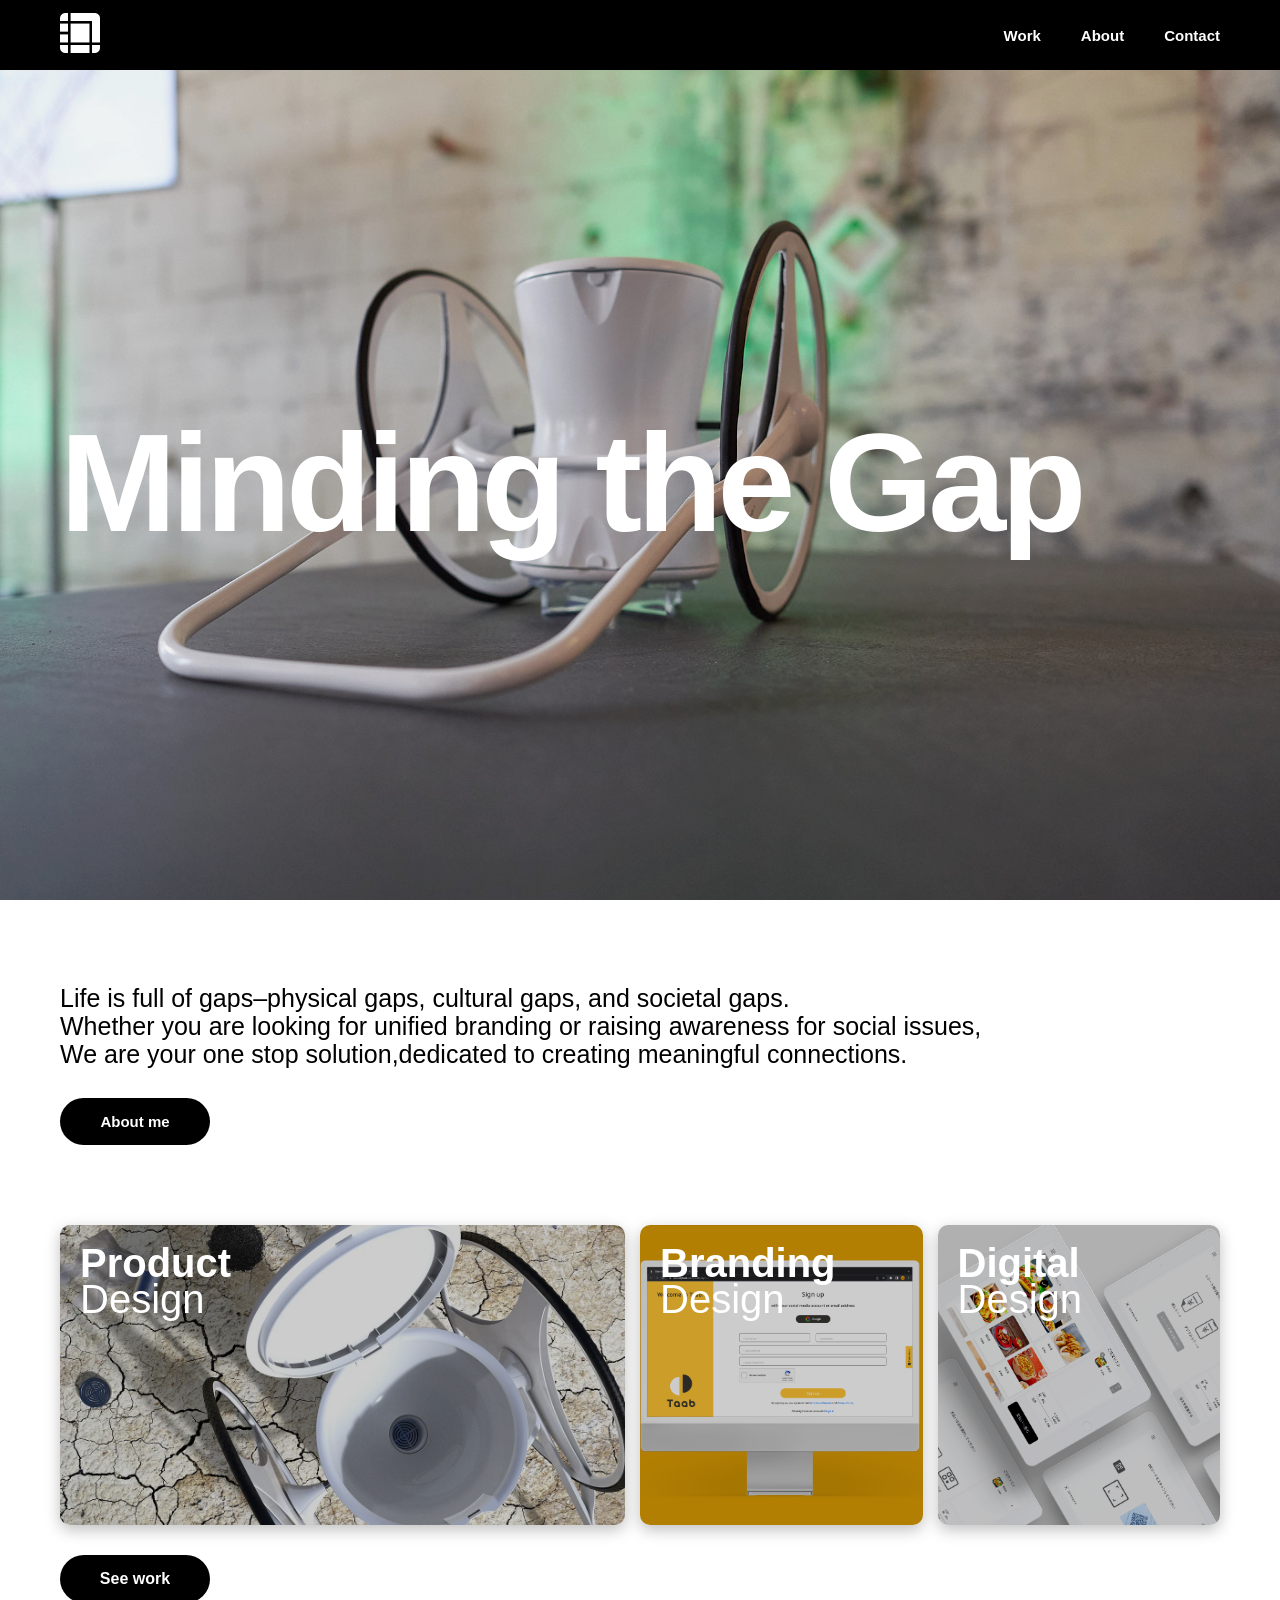
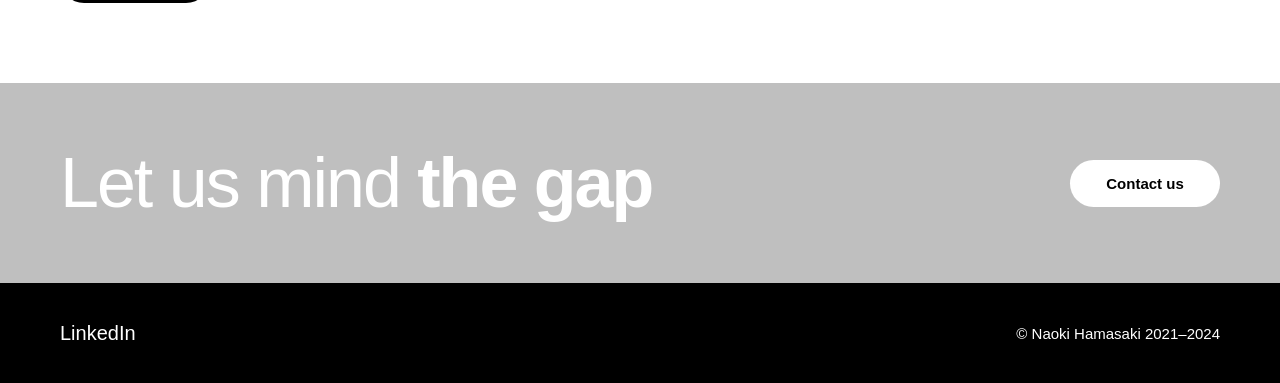
==== index.html @ 1853a2a2 "Initial commit: portfolio website" ====
<!DOCTYPE html>
<html>
<head>
	<meta charset="utf-8">
	<meta http-equiv="X-UA-Compatible" content="IE=edge" />
	<meta name="viewport" content="width=device-width, initial-scale=1">
	<link rel="stylesheet" type="text/css" href="style.css">
	<title>Naoki Hamasaki</title>
</head>
<body>
<header>
	<a href="" class="header">
		<div class="logo">
			<img src="logo.png">	
		</div>
	</a>
	<nav class="pc_menu">
		<ul>
			<li class="pc_menu"><a href="#">Work</a></li>
			<li class="pc_menu"><a href="#">About</a></li>
			<li class="pc_menu"><a href="#">Contact</a></li>
		</ul>
	</nav>
</header>
<div class="hero_image">
	<img src="hero_image.png">
	<p>Minding the Gap</p>
</div>
<div class="about">
	<p class="profile_text">Life is full of gaps–physical gaps, cultural gaps, and societal gaps.<br/>Whether you are looking for unified branding or raising awareness for social issues,<br/>We are your one stop solution,dedicated to creating meaningful connections.</p>
	<a href="#" class="top_btn_01">About me</a>
</div>
<div class="work">
	<div class="work_img_01">
		<img src="productdesign_img.png">
		<p><span class="work_text_bold">Product</span></br>Design</p>
	</div>
	<div class="work_img_02">
		<img src="brandingdesign_img.png">
		<p><span class="work_text_bold">Branding</span></br>Design</p>
	</div>
	<div class="work_img_03">
		<img src="digitaldesign_img.png">
		<p><span class="work_text_bold">Digital</span></br>Design</p>
	</div>
</div>
	<a href="#" class="top_btn_02">See work</a>
<div class="contact">
	<p class="contact_text">Let us mind <span class="contact_text_bold">the gap</span></p>
	<a href="#" class="top_btn_03">Contact us</a>
</div>
<div class="footer">
	<a href="#" class="social_media">LinkedIn</a>
	<p class="copyright">© Naoki Hamasaki 2021–2024</p>
</div>
</body>
</html>
---- style.css ----
@charset 'UTF-8';

*{
	margin: 0;
	padding: 0;
	font-family: 'Roboto Condensed', sans-serif;
}

/*Header*/
header{
	width: 100%;
	font-size: 20px;
	position: fixed;
	display: flex;
	align-items: center;
	background-color: #000000;
	height: 70px;
	z-index: 1;
}
nav{
	display: flex;
	justify-content: flex-end;
	margin: 0 0 0 auto;
}
a{
	text-decoration: none;
	color: #ffffff;
} 
ul{
	padding: 0 60px;
    list-style: none;
    display: flex;
}        
li.pc_menu{
    margin: 0 0 0 40px;
    font-weight: bold;
    font-size: 15px;
}
.logo img{	
	width: 40px;
	height: auto;
	margin: 0 0 0 60px;
}
@media screen and (max-width:480px){
	header{
		height: 80px;
	}
	ul{
		padding: 0 20px;
	}
	.logo img{
		margin: 0 0 0 20px;
	}
	li.pc_menu{
		margin: 0 0 0 30px;
		font-size: 15px;
	}
}

/*Hero Image*/
.hero_image{
	position: relative;
}
.hero_image img{
	width: 100%;
	height: 100vh;
	filter: brightness(0.95);
	object-fit: cover;
}
.hero_image p{
	position: absolute;
	bottom: 40%;
	left: 60px;
	font-size: 140px;
	font-weight: bold;
	color: #ffffff;
	letter-spacing: -5px;
	line-height: 0.85;
	opacity: 80%;
	animation-name: fadeInAnime;
	animation-duration: 3s;
	animation-fill-mode: forwards;
}
@keyframes fadeInAnime{
	from{
		opacity: 0;
	}
	to{
		opacity: 1;
	}
}
@media screen and (max-width:480px){
	.hero_image img{
		height: 800px;
	}
	.hero_image p{
		font-size: 80px;
		letter-spacing: 0px;
		left: 20px;
		bottom: 40%;
	}
}

/*About*/
.about{
	font-size: 25px;
	padding: 80px 60px;
}
.profile_text{
	line-height: 28px;
}
.top_btn_01{
	display: inline-block;
	width: 120px;
	color: #fffffff;
	background: #000000;
	padding: 15px;
	margin: 30px 0px 0px 0px;
	text-align: center;
	font-weight: bold;
	font-size: 15px;
	border-radius: 100px;
}
@media screen and (max-width:480px){
	.about{
		padding: 80px 20px;
		.top_btn_01{
			width: 180px;
			padding:20px;
			font-size: 20px;
		}
	}
}

/*Work*/
.work{
    display: grid;
	grid-template-columns: 2fr 1fr 1fr;
	column-gap: 15px;
	margin: 0 60px;
	margin-bottom: 30px;
}
.work img{
	width: 100%;
	height: 300px;
	object-fit: cover;
	filter: brightness(0.8);
	vertical-align: bottom;
	border-radius: 10px;
	box-shadow: 0px 5px 15px 0px rgba(0, 0, 0, 25%);
}
.work p{
	font-size: 40px;
	line-height: 0.9;
	color: #ffffff;
	top: 20px;
	left: 20px;
}
.work_text_bold{
	font-weight: bold;
}
.work_img_01{
	position: relative;
}
.work_img_01 p{
	position: absolute;
}
.work_img_02{
	position: relative;
}
.work_img_02 p{
	position: absolute;
}
.work_img_03{
	position: relative;
}
.work_img_03 p{
	position: absolute;
}
.top_btn_02{
	display: inline-block;
	width: 120px;
	color: #ffffff;
	background: #000000;
	padding: 15px;
	text-align: center;
	border-radius: 100px;
	margin: 0 60px;
	font-weight: bold;
	margin-bottom: 80px;
}
@media screen and (max-width:480px){
	.work{
		margin: 0 20px;
		grid-template-columns: 100%;
		grid-template-rows: 200 200 200px;
		row-gap: 15px;

	}
	.top_btn_02{
		margin: 0 20px;
		width: 180px;
		padding: 20px;
		font-size: 20px;
		margin-top: 30px;
		margin-bottom: 60px;
	}
}

/*Contact*/
.contact{
	background-color: #BFBFBF;
	height: 200px;
	display: flex;
	align-items: center;
	padding: 0 60px;
}
p.contact_text{
	font-size: 70px;
	letter-spacing: -2px;
	color: #ffffff;
}
.contact_text_bold{
	font-weight: bold;
}
.top_btn_03{
	display: inline-block;
	width: 120px;
	color: #000000;
	background: #ffffff;
	padding: 15px;
	text-align: center;
	font-weight: bold;
	font-size: 15px;
	border-radius: 100px;
	justify-content: flex-end;
	margin: 0 0 0 auto;
}
@media screen and (max-width:480px){
	.contact{
		display: block;
		padding: 60px 20px;
		height: auto;
		align-items: initial;
	}
	p.contact_text{
		font-size: 60px;
		line-height: 0.9;
	}
	.top_btn_03{
		width: 180px;
		font-size: 20px;
		padding: 20px;
		margin: 40px 0px 0px 0px;
	}
}

/*Footer*/
.footer{
	height: 100px;
	background-color: #000000;
	display: flex;
	align-items: center;
}
a.social_media{
	font-size: 20px;
	margin: 60px;
}
p.copyright{
	color: #ffffff;
	font-size: 15px;
	display: flex;
	justify-content: flex-end;
	margin: 0 0 0 auto;
	padding: 0 60px;
}
@media screen and (max-width:480px){
	.footer{
		height: auto;
		display: block;
		padding: 40px 20px;
	}
	a.social_media{
		font-size: 25px;
		margin: 0px;
	}
	p.copyright{
		padding: 0;
		margin-top: 20px;
		justify-content: flex-start;
	}
}
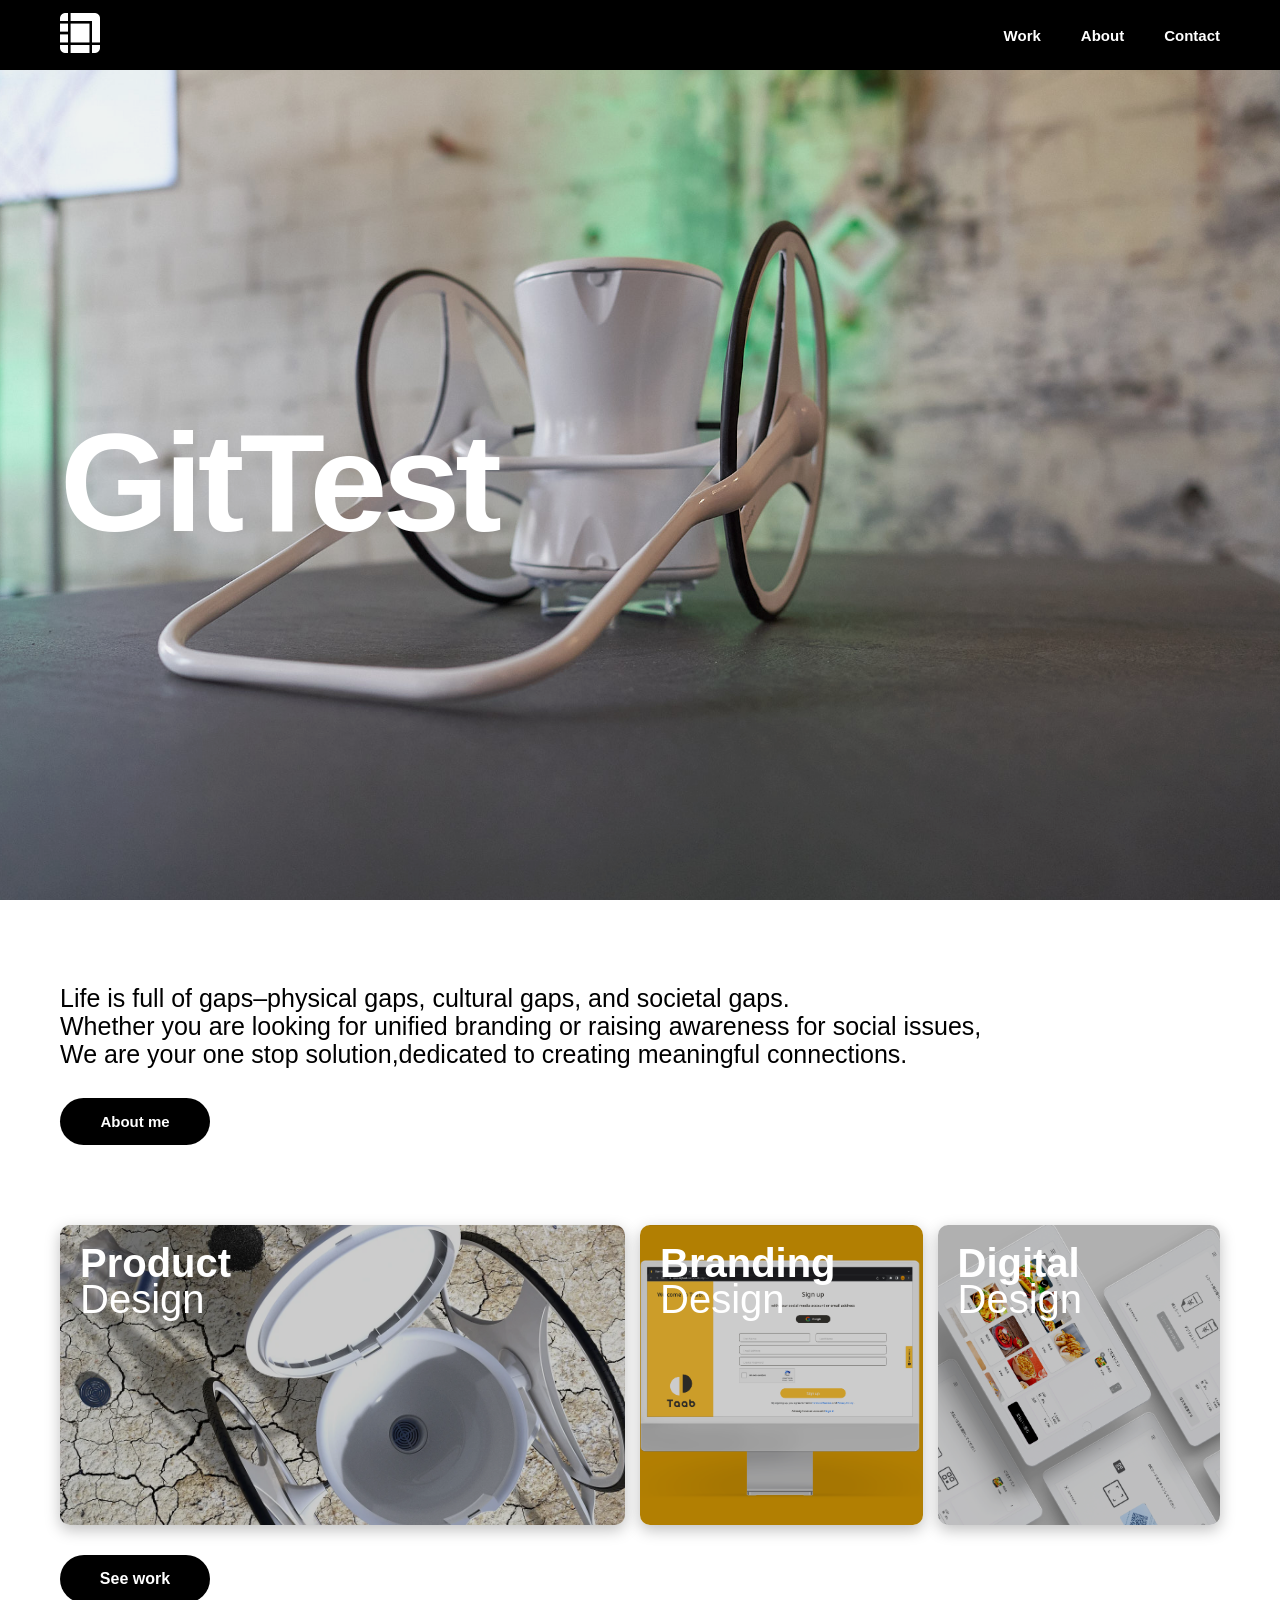
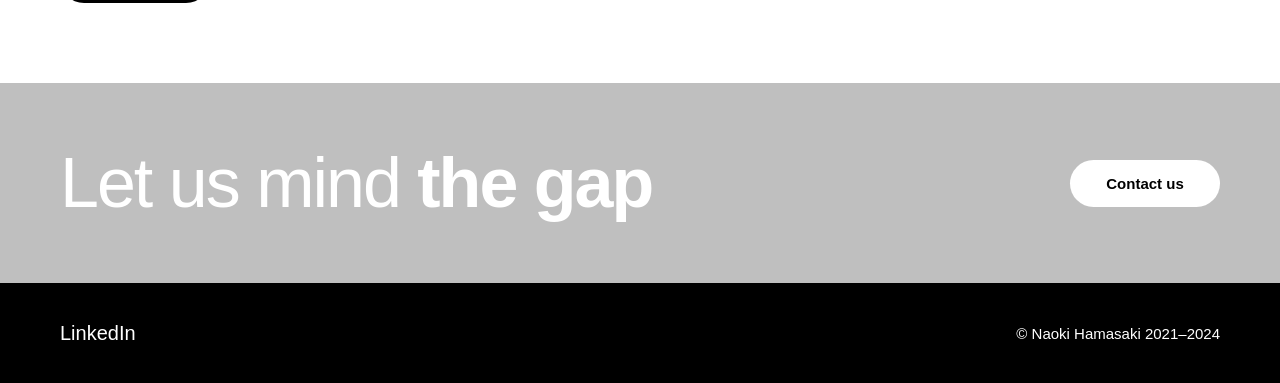
==== commit 4176f71f: "Update homepage" ====
--- a/index.html
+++ b/index.html
@@ -24,7 +24,7 @@
 </header>
 <div class="hero_image">
 	<img src="hero_image.png">
-	<p>Minding the Gap</p>
+	<p>GitTest</p>
 </div>
 <div class="about">
 	<p class="profile_text">Life is full of gaps–physical gaps, cultural gaps, and societal gaps.<br/>Whether you are looking for unified branding or raising awareness for social issues,<br/>We are your one stop solution,dedicated to creating meaningful connections.</p>
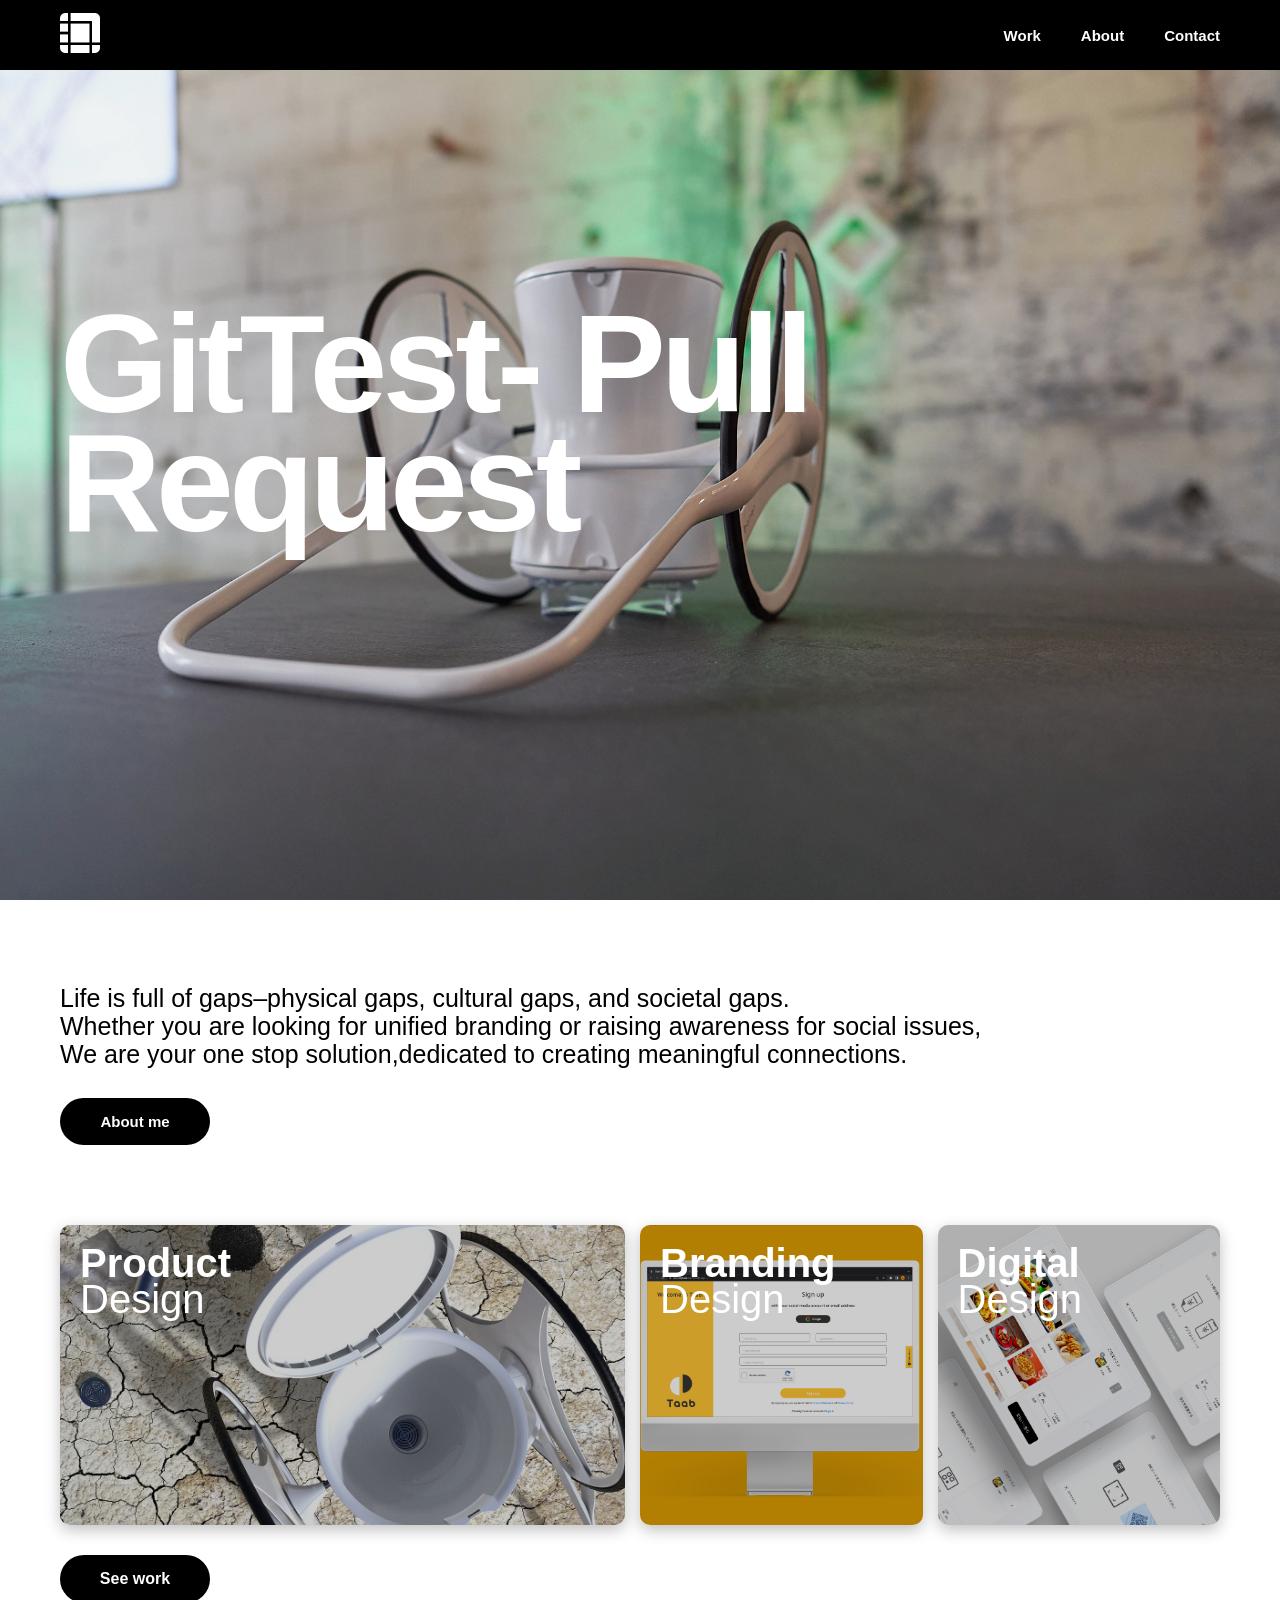
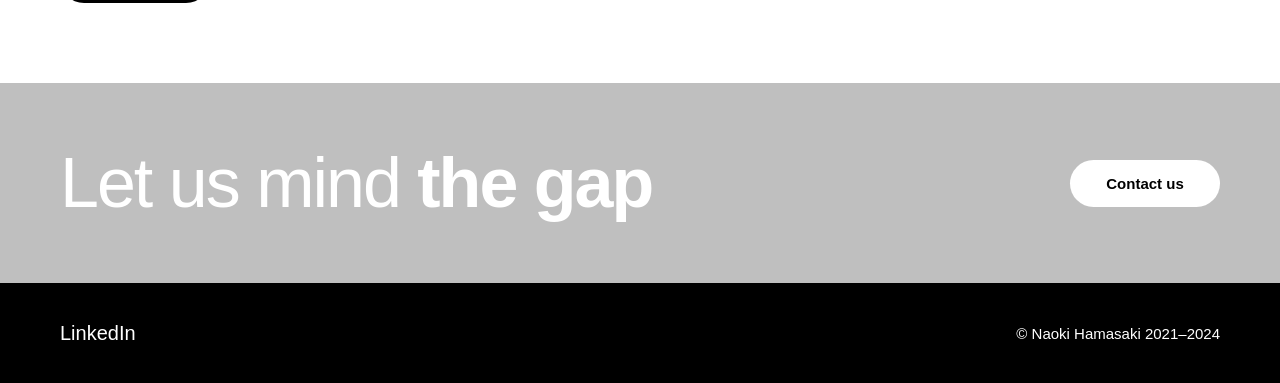
==== commit af1460c3: "Update homepage for PR practice" ====
--- a/index.html
+++ b/index.html
@@ -24,7 +24,7 @@
 </header>
 <div class="hero_image">
 	<img src="hero_image.png">
-	<p>GitTest</p>
+	<p>GitTest- Pull Request</p>
 </div>
 <div class="about">
 	<p class="profile_text">Life is full of gaps–physical gaps, cultural gaps, and societal gaps.<br/>Whether you are looking for unified branding or raising awareness for social issues,<br/>We are your one stop solution,dedicated to creating meaningful connections.</p>
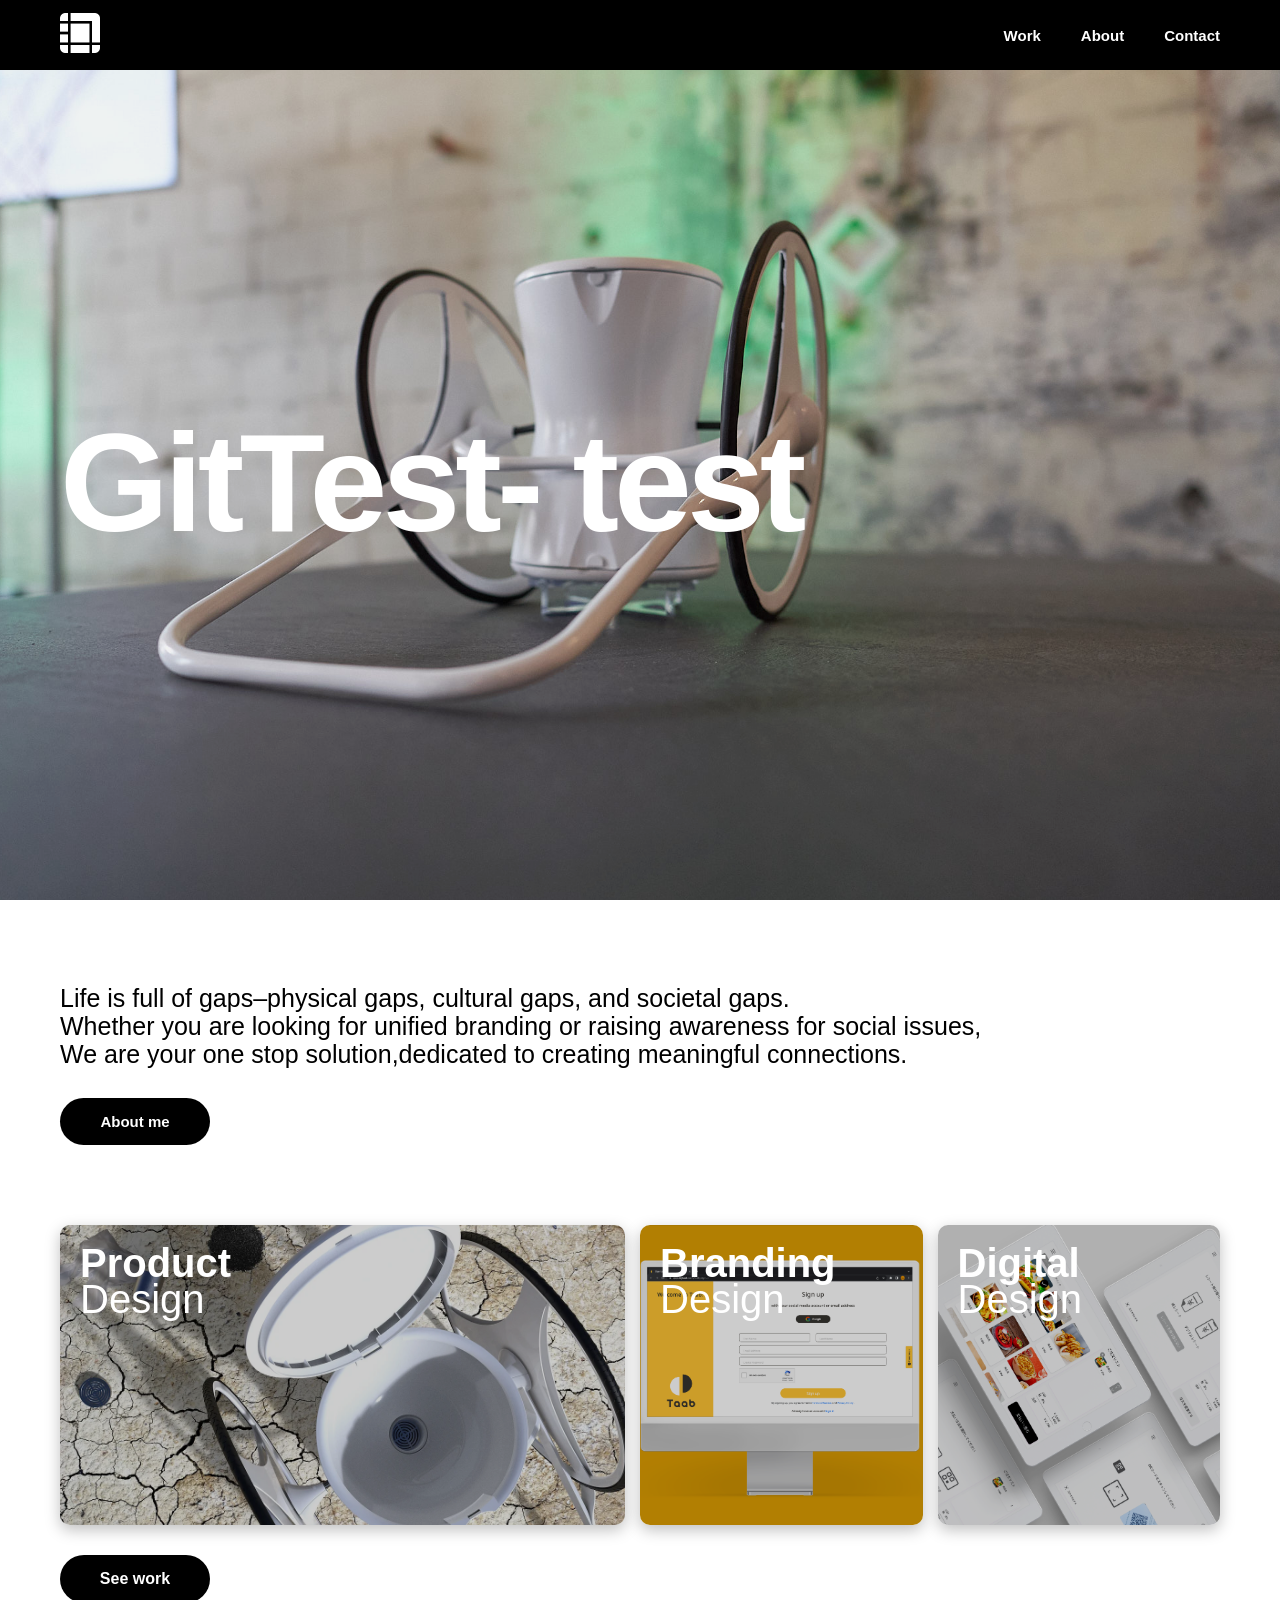
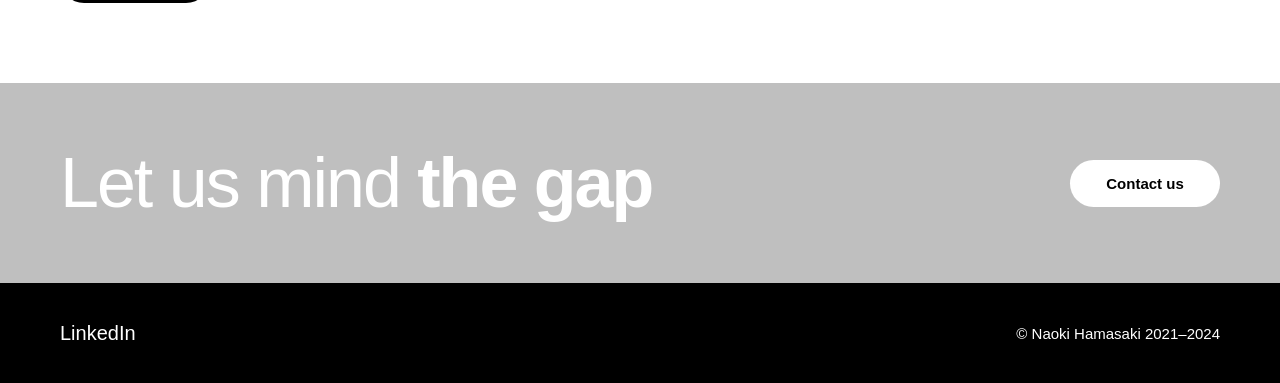
==== commit 38136bfa: "change headline" ====
--- a/index.html
+++ b/index.html
@@ -24,7 +24,7 @@
 </header>
 <div class="hero_image">
 	<img src="hero_image.png">
-	<p>GitTest- Pull Request</p>
+	<p>GitTest- test</p>
 </div>
 <div class="about">
 	<p class="profile_text">Life is full of gaps–physical gaps, cultural gaps, and societal gaps.<br/>Whether you are looking for unified branding or raising awareness for social issues,<br/>We are your one stop solution,dedicated to creating meaningful connections.</p>
